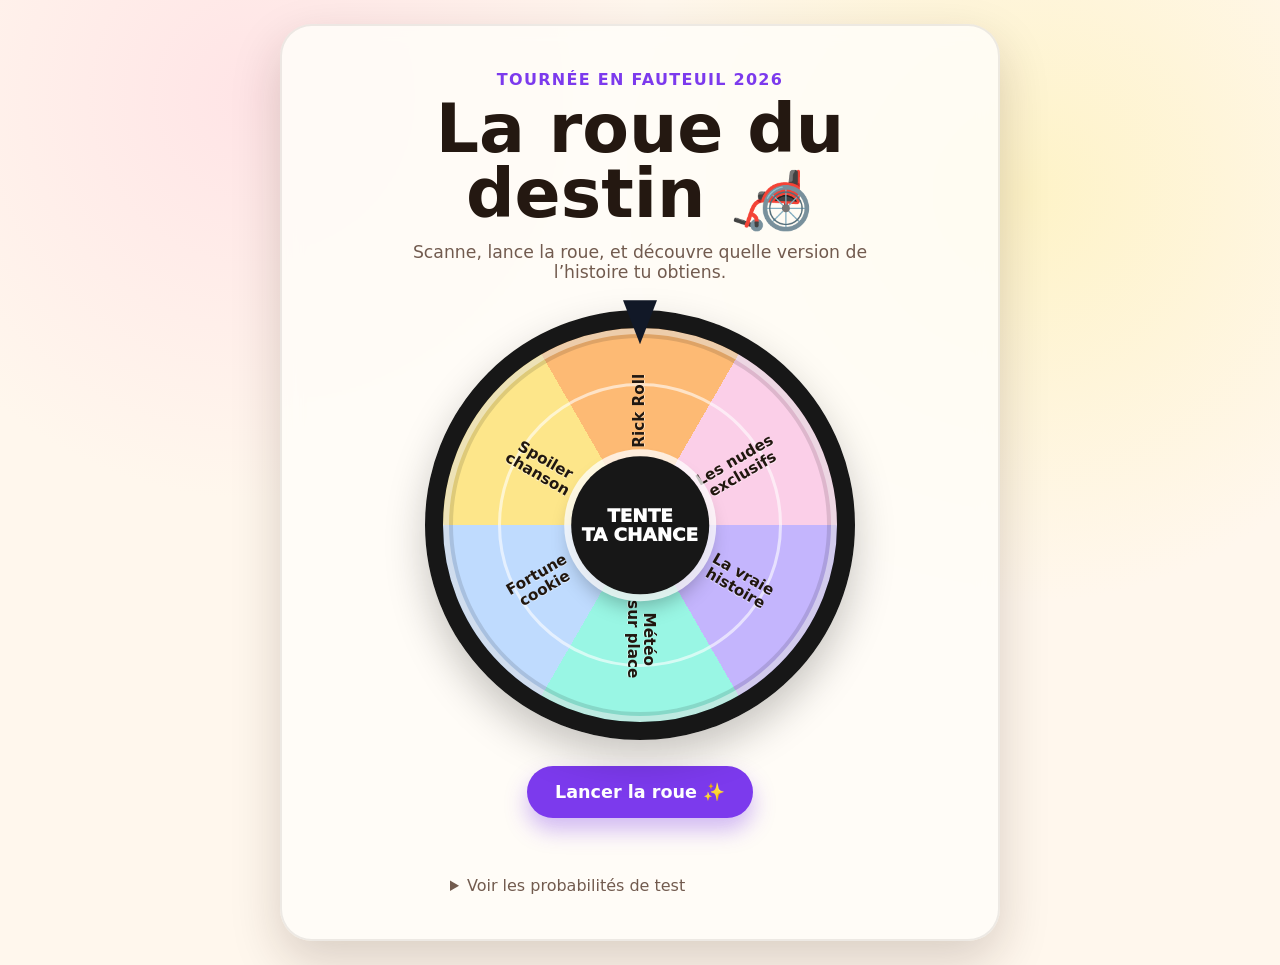
==== index.html @ cdc11510 "fix: test cadrans" ====
<!doctype html>
<html lang="fr">

<head>
  <meta charset="utf-8" />
  <meta name="viewport" content="width=device-width, initial-scale=1" />
  <title>La roue du destin en fauteuil</title>
  <link rel="stylesheet" href="style.css" />
</head>

<body>
  <main class="app">
    <p class="eyebrow">Tournée en fauteuil 2026</p>
    <h1>La roue du destin 🦽</h1>
    <p class="intro">Scanne, lance la roue, et découvre quelle version de l’histoire tu obtiens.</p>

    <section class="wheel-zone" aria-label="Roue aléatoire">
      <div class="pointer" aria-hidden="true"></div>

      <div class="wheel-wrap">
        <div id="wheel" class="wheel" aria-live="polite"></div>
        <div class="hub">Tente<br>ta chance</div>
      </div>
    </section>

    <button id="spinButton" class="spin-button" type="button">Lancer la roue ✨</button>
    <p id="status" class="status" aria-live="polite"></p>

    <details class="debug">
      <summary>Voir les probabilités de test</summary>
      <ul id="oddsList"></ul>
    </details>
  </main>

  <script src="script.js?v=2"></script>
</body>

</html>
---- style.css ----
:root {
    --bg: #fff7ed;
    --text: #241811;
    --muted: #725b4f;
    --card: #fffdf8;
    --accent: #7c3aed;
    --accent-dark: #4c1d95;
    --shadow: 0 20px 50px rgba(45, 24, 10, .18);
}

* {
    box-sizing: border-box;
}

body {
    min-height: 100vh;
    margin: 0;
    display: grid;
    place-items: center;
    background:
        radial-gradient(circle at 20% 10%, #ffe4e6 0, transparent 30%),
        radial-gradient(circle at 80% 20%, #fef3c7 0, transparent 32%),
        var(--bg);
    color: var(--text);
    font-family: system-ui, -apple-system, BlinkMacSystemFont, "Segoe UI", sans-serif;
}

.app {
    width: min(92vw, 720px);
    margin: 24px;
    padding: clamp(20px, 5vw, 44px);
    text-align: center;
    background: rgba(255, 253, 248, .86);
    border: 2px solid rgba(36, 24, 17, .08);
    border-radius: 32px;
    box-shadow: var(--shadow);
    backdrop-filter: blur(10px);
}

.eyebrow {
    margin: 0 0 8px;
    color: var(--accent);
    font-weight: 900;
    letter-spacing: .08em;
    text-transform: uppercase;
}

h1 {
    margin: 0;
    font-size: clamp(2rem, 7vw, 4.25rem);
    line-height: .95;
}

.intro {
    max-width: 48ch;
    margin: 16px auto 28px;
    color: var(--muted);
    font-size: 1.08rem;
}

.wheel-zone {
    position: relative;
    width: min(78vw, 430px);
    margin: 0 auto 26px;
}

.pointer {
    position: absolute;
    z-index: 5;
    top: -10px;
    left: 50%;
    width: 34px;
    height: 44px;
    transform: translateX(-50%);
    background: #111827;
    clip-path: polygon(50% 100%, 0 0, 100% 0);
    filter: drop-shadow(0 5px 8px rgba(0, 0, 0, .25));
}

.wheel-wrap {
    position: relative;
    aspect-ratio: 1;
}

.wheel {
    width: 100%;
    height: 100%;
    border-radius: 50%;
    border: 18px solid #171717;
    box-shadow:
        inset 0 0 0 6px rgba(255, 255, 255, .45),
        inset 0 0 0 10px rgba(0, 0, 0, .12),
        0 18px 40px rgba(0, 0, 0, .22);
    transition: transform 4.8s cubic-bezier(.12, .72, .08, 1);
    position: relative;
    overflow: hidden;
}

.wheel::before {
    content: "";
    position: absolute;
    inset: 14%;
    border-radius: 50%;
    border: 3px solid rgba(255, 255, 255, .6);
    pointer-events: none;
}

.segment-label {
    position: absolute;
    left: 50%;
    top: 50%;
    width: 42%;
    transform-origin: 0 0;
    padding-left: 16%;
    font-size: clamp(.68rem, 2.3vw, .95rem);
    font-weight: 850;
    line-height: 1.05;
    text-align: center;
    text-wrap: balance;
    color: #21170f;
    text-shadow: 0 1px 0 rgba(255, 255, 255, .55);
}

.hub {
    position: absolute;
    inset: 50%;
    width: 32%;
    height: 32%;
    transform: translate(-50%, -50%);
    display: grid;
    place-items: center;
    border-radius: 50%;
    background: #171717;
    color: white;
    font-weight: 950;
    text-transform: uppercase;
    font-size: clamp(.75rem, 2.7vw, 1.15rem);
    line-height: 1.05;
    box-shadow: 0 0 0 7px rgba(255, 255, 255, .75), 0 12px 20px rgba(0, 0, 0, .28);
}

.spin-button {
    appearance: none;
    border: 0;
    border-radius: 999px;
    padding: 16px 28px;
    background: var(--accent);
    color: white;
    font: inherit;
    font-weight: 900;
    font-size: 1.1rem;
    cursor: pointer;
    box-shadow: 0 12px 22px rgba(124, 58, 237, .35);
}

.spin-button:hover {
    background: var(--accent-dark);
}

.spin-button:disabled {
    opacity: .55;
    cursor: not-allowed;
}

.status {
    min-height: 1.5em;
    color: var(--muted);
    font-weight: 700;
}

.debug {
    margin: 18px auto 0;
    max-width: 380px;
    text-align: left;
    color: var(--muted);
}

.result-page {
    min-height: 100vh;
    margin: 0;
    display: grid;
    place-items: center;
    padding: 24px;
    background: var(--bg);
    color: var(--text);
    font-family: system-ui, -apple-system, BlinkMacSystemFont, "Segoe UI", sans-serif;
}

.result-card {
    width: min(92vw, 680px);
    padding: clamp(24px, 6vw, 48px);
    background: white;
    border-radius: 28px;
    box-shadow: var(--shadow);
    text-align: center;
}

.result-card h1 {
    font-size: clamp(2rem, 6vw, 3.6rem);
}

.result-card p {
    font-size: 1.15rem;
    color: var(--muted);
}

.result-card a {
    color: var(--accent);
    font-weight: 900;
}

}
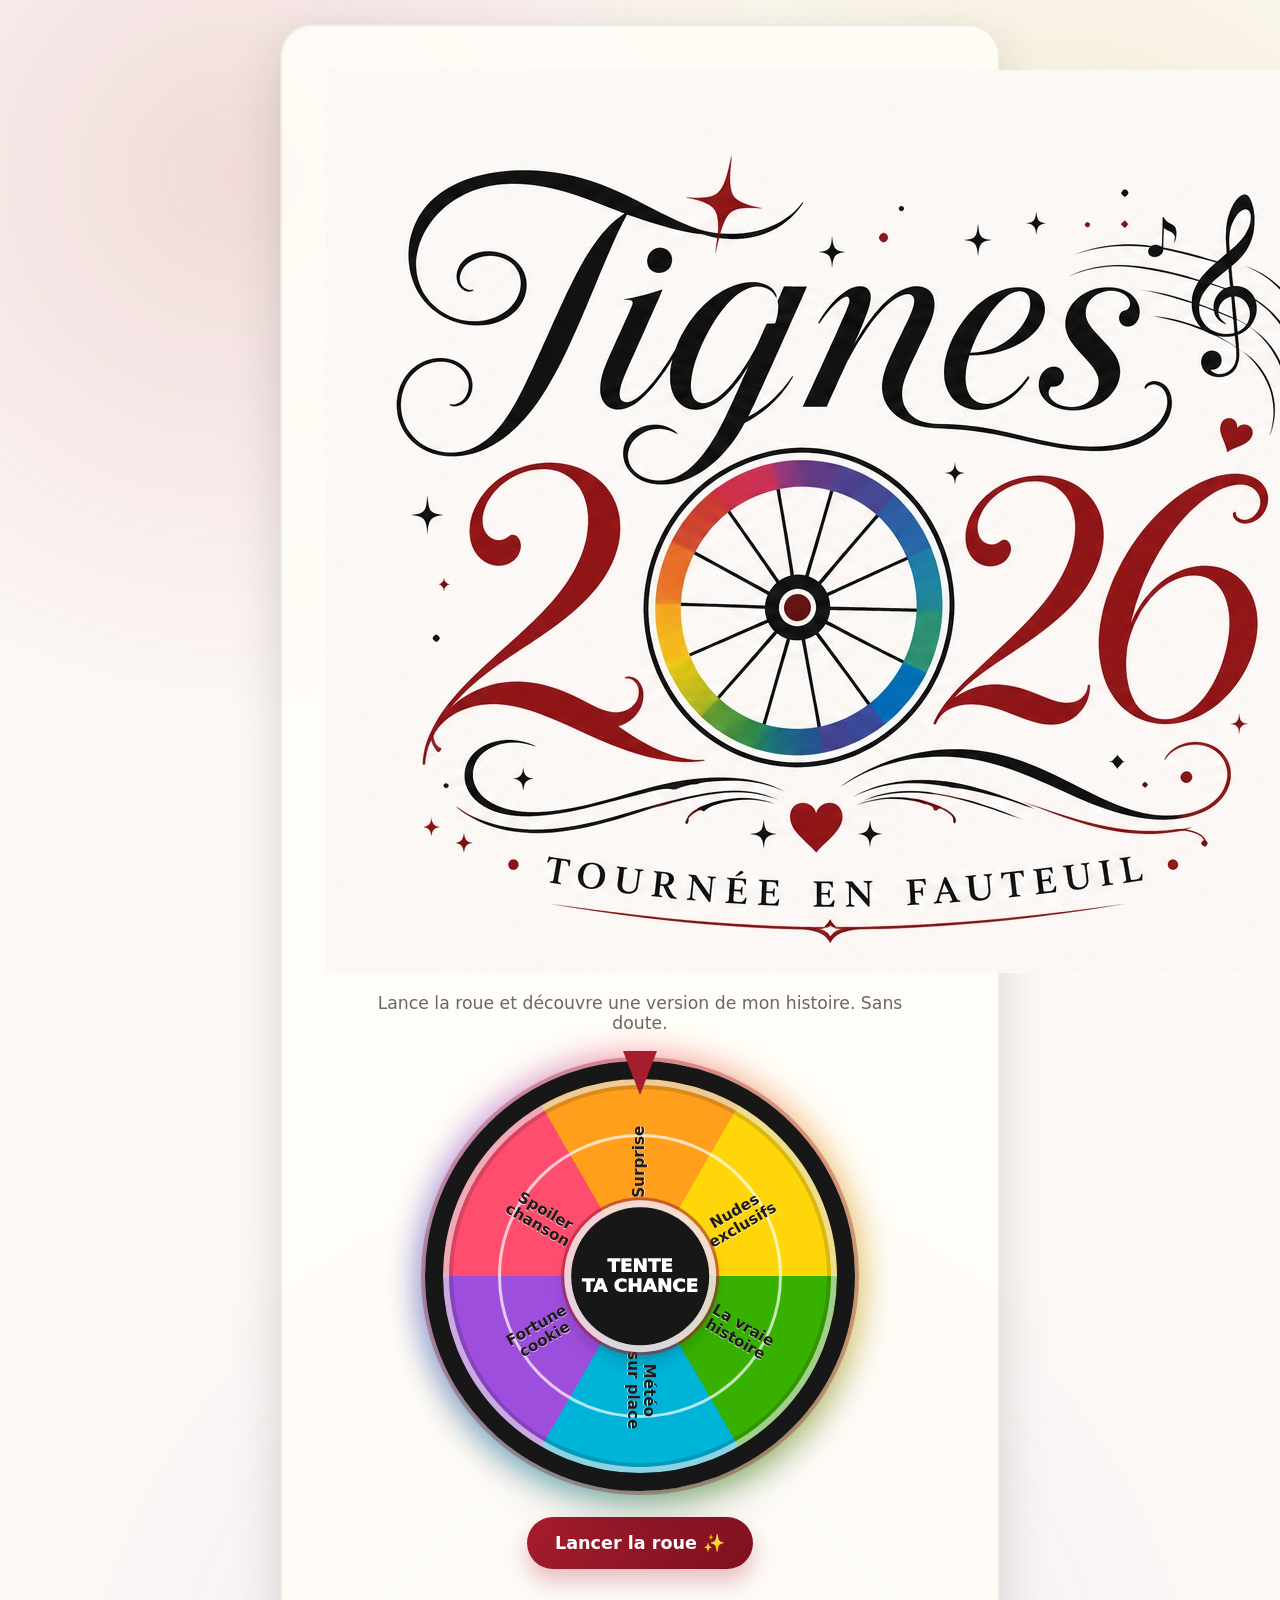
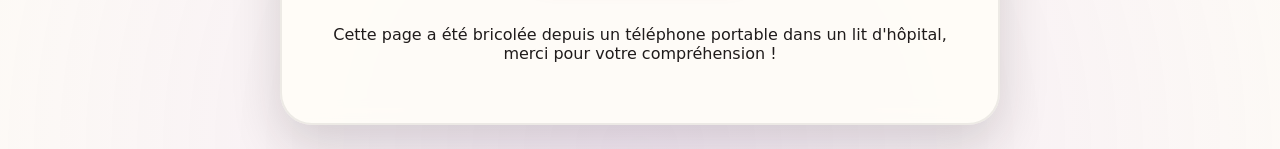
==== commit a1113d92: "feat: màj visuel" ====
--- a/index.html
+++ b/index.html
@@ -6,13 +6,19 @@
   <meta name="viewport" content="width=device-width, initial-scale=1" />
   <title>La roue du destin en fauteuil</title>
   <link rel="stylesheet" href="style.css" />
+  <link rel="icon" type="image/jpg" href="assets/favicon-wheel.jpg">
+  <link rel="apple-touch-icon" href="assets/favicon-wheel.jpg">
 </head>
 
 <body>
   <main class="app">
-    <p class="eyebrow">Tournée en fauteuil 2026</p>
-    <h1>La roue du destin 🦽</h1>
-    <p class="intro">Scanne, lance la roue, et découvre quelle version de l’histoire tu obtiens.</p>
+    <div class="hero-logo">
+      <img src="assets/logo-tignes-2026.jpg" alt="Tignes 2026 - Tournée en fauteuil">
+    </div>
+
+    <p class="intro">
+      Lance la roue et découvre une version de mon histoire. Sans doute.
+    </p>
 
     <section class="wheel-zone" aria-label="Roue aléatoire">
       <div class="pointer" aria-hidden="true"></div>
@@ -26,13 +32,10 @@
     <button id="spinButton" class="spin-button" type="button">Lancer la roue ✨</button>
     <p id="status" class="status" aria-live="polite"></p>
 
-    <details class="debug">
-      <summary>Voir les probabilités de test</summary>
-      <ul id="oddsList"></ul>
-    </details>
+    <p>Cette page a été bricolée depuis un téléphone portable dans un lit d'hôpital, merci pour votre compréhension !</p>
   </main>
 
-  <script src="script.js?v=2"></script>
+  <script src="script.js"></script>
 </body>
 
 </html>
--- a/style.css
+++ b/style.css
@@ -1,11 +1,22 @@
 :root {
-    --bg: #fff7ed;
-    --text: #241811;
-    --muted: #725b4f;
+    --bg: #fdfaf6;
+    --text: #1f1b1b;
+    --muted: #6b6762;
     --card: #fffdf8;
-    --accent: #7c3aed;
-    --accent-dark: #4c1d95;
-    --shadow: 0 20px 50px rgba(45, 24, 10, .18);
+
+    --accent: #a61d2d;
+    --accent-dark: #7d1020;
+    --gold: #c9a227;
+
+    --rainbow-1: #ff4d6d;
+    --rainbow-2: #ff9f1c;
+    --rainbow-3: #ffd60a;
+    --rainbow-4: #38b000;
+    --rainbow-5: #00b4d8;
+    --rainbow-6: #4361ee;
+    --rainbow-7: #9d4edd;
+
+    --shadow: 0 20px 50px rgba(31, 27, 27, .16);
 }
 
 * {
@@ -18,8 +29,9 @@
     display: grid;
     place-items: center;
     background:
-        radial-gradient(circle at 20% 10%, #ffe4e6 0, transparent 30%),
-        radial-gradient(circle at 80% 20%, #fef3c7 0, transparent 32%),
+        radial-gradient(circle at 18% 10%, rgba(166, 29, 45, .14) 0, transparent 30%),
+        radial-gradient(circle at 82% 18%, rgba(201, 162, 39, .18) 0, transparent 32%),
+        radial-gradient(circle at 50% 100%, rgba(157, 78, 221, .10) 0, transparent 36%),
         var(--bg);
     color: var(--text);
     font-family: system-ui, -apple-system, BlinkMacSystemFont, "Segoe UI", sans-serif;
@@ -30,8 +42,8 @@
     margin: 24px;
     padding: clamp(20px, 5vw, 44px);
     text-align: center;
-    background: rgba(255, 253, 248, .86);
-    border: 2px solid rgba(36, 24, 17, .08);
+    background: rgba(255, 253, 248, .88);
+    border: 2px solid rgba(31, 27, 27, .08);
     border-radius: 32px;
     box-shadow: var(--shadow);
     backdrop-filter: blur(10px);
@@ -72,7 +84,7 @@
     width: 34px;
     height: 44px;
     transform: translateX(-50%);
-    background: #111827;
+    background: var(--accent);
     clip-path: polygon(50% 100%, 0 0, 100% 0);
     filter: drop-shadow(0 5px 8px rgba(0, 0, 0, .25));
 }
@@ -82,15 +94,34 @@
     aspect-ratio: 1;
 }
 
+.wheel-wrap::before {
+    content: "";
+    position: absolute;
+    inset: -10px;
+    border-radius: 50%;
+    background: conic-gradient(var(--rainbow-1),
+            var(--rainbow-2),
+            var(--rainbow-3),
+            var(--rainbow-4),
+            var(--rainbow-5),
+            var(--rainbow-6),
+            var(--rainbow-7),
+            var(--rainbow-1));
+    filter: blur(14px);
+    opacity: .45;
+    z-index: -1;
+}
+
 .wheel {
     width: 100%;
     height: 100%;
     border-radius: 50%;
     border: 18px solid #171717;
     box-shadow:
-        inset 0 0 0 6px rgba(255, 255, 255, .45),
-        inset 0 0 0 10px rgba(0, 0, 0, .12),
-        0 18px 40px rgba(0, 0, 0, .22);
+        inset 0 0 0 6px rgba(255, 255, 255, .55),
+        inset 0 0 0 10px rgba(0, 0, 0, .14),
+        0 18px 40px rgba(0, 0, 0, .22),
+        0 0 0 4px rgba(166, 29, 45, .35);
     transition: transform 4.8s cubic-bezier(.12, .72, .08, 1);
     position: relative;
     overflow: hidden;
@@ -101,7 +132,7 @@
     position: absolute;
     inset: 14%;
     border-radius: 50%;
-    border: 3px solid rgba(255, 255, 255, .6);
+    border: 3px solid rgba(255, 255, 255, .7);
     pointer-events: none;
 }
 
@@ -117,8 +148,8 @@
     line-height: 1.05;
     text-align: center;
     text-wrap: balance;
-    color: #21170f;
-    text-shadow: 0 1px 0 rgba(255, 255, 255, .55);
+    color: #1f1b1b;
+    text-shadow: 0 1px 0 rgba(255, 255, 255, .65);
 }
 
 .hub {
@@ -136,7 +167,10 @@
     text-transform: uppercase;
     font-size: clamp(.75rem, 2.7vw, 1.15rem);
     line-height: 1.05;
-    box-shadow: 0 0 0 7px rgba(255, 255, 255, .75), 0 12px 20px rgba(0, 0, 0, .28);
+    box-shadow:
+        0 0 0 7px rgba(255, 255, 255, .78),
+        0 0 0 10px rgba(166, 29, 45, .55),
+        0 12px 20px rgba(0, 0, 0, .28);
 }
 
 .spin-button {
@@ -144,17 +178,17 @@
     border: 0;
     border-radius: 999px;
     padding: 16px 28px;
-    background: var(--accent);
+    background: linear-gradient(135deg, var(--accent), var(--accent-dark));
     color: white;
     font: inherit;
     font-weight: 900;
     font-size: 1.1rem;
     cursor: pointer;
-    box-shadow: 0 12px 22px rgba(124, 58, 237, .35);
+    box-shadow: 0 12px 22px rgba(166, 29, 45, .28);
 }
 
 .spin-button:hover {
-    background: var(--accent-dark);
+    background: linear-gradient(135deg, var(--accent-dark), #4b0712);
 }
 
 .spin-button:disabled {
@@ -164,15 +198,16 @@
 
 .status {
     min-height: 1.5em;
-    color: var(--muted);
-    font-weight: 700;
-}
-
-.debug {
+    color: var(--accent);
+    font-weight: 800;
+}
+
+.details {
     margin: 18px auto 0;
     max-width: 380px;
     text-align: left;
     color: var(--muted);
+    font-style: italic;
 }
 
 .result-page {
@@ -181,7 +216,10 @@
     display: grid;
     place-items: center;
     padding: 24px;
-    background: var(--bg);
+    background:
+        radial-gradient(circle at 20% 10%, rgba(166, 29, 45, .12) 0, transparent 30%),
+        radial-gradient(circle at 80% 20%, rgba(201, 162, 39, .16) 0, transparent 32%),
+        var(--bg);
     color: var(--text);
     font-family: system-ui, -apple-system, BlinkMacSystemFont, "Segoe UI", sans-serif;
 }
@@ -189,7 +227,8 @@
 .result-card {
     width: min(92vw, 680px);
     padding: clamp(24px, 6vw, 48px);
-    background: white;
+    background: var(--card);
+    border: 2px solid rgba(31, 27, 27, .08);
     border-radius: 28px;
     box-shadow: var(--shadow);
     text-align: center;
@@ -197,6 +236,7 @@
 
 .result-card h1 {
     font-size: clamp(2rem, 6vw, 3.6rem);
+    color: var(--accent);
 }
 
 .result-card p {
@@ -207,6 +247,4 @@
 .result-card a {
     color: var(--accent);
     font-weight: 900;
-}
-
 }
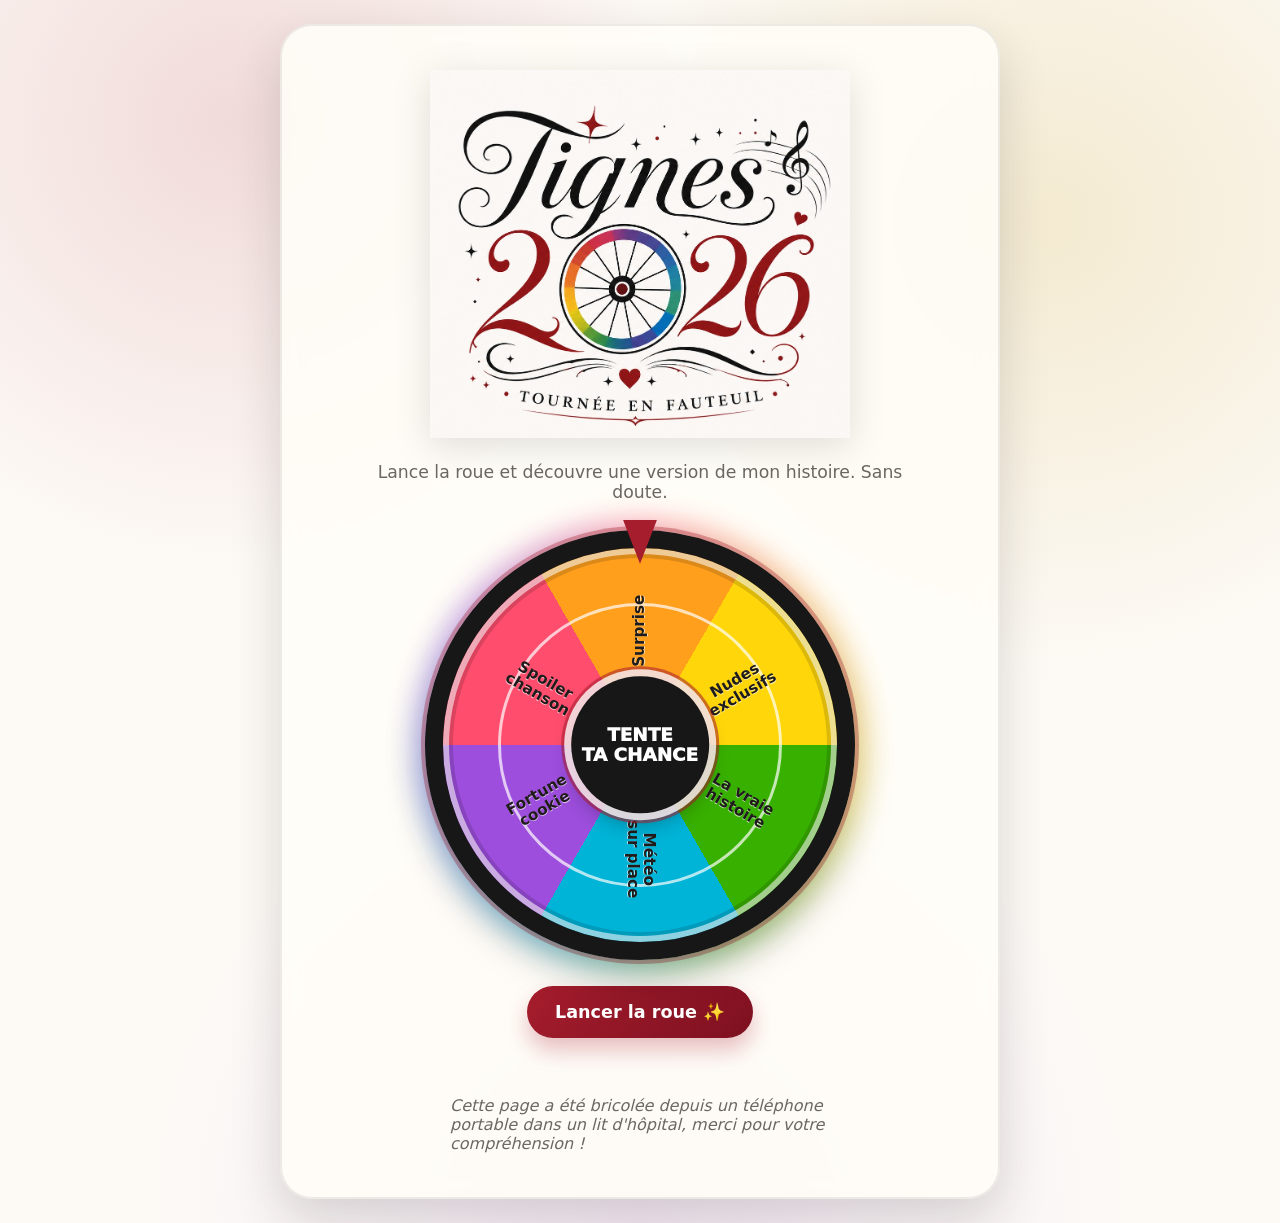
==== commit ba7b1e94: "fix: style" ====
--- a/index.html
+++ b/index.html
@@ -4,7 +4,7 @@
 <head>
   <meta charset="utf-8" />
   <meta name="viewport" content="width=device-width, initial-scale=1" />
-  <title>La roue du destin en fauteuil</title>
+  <title>Tignes 2026 – Tournée en fauteuil</title>
   <link rel="stylesheet" href="style.css" />
   <link rel="icon" type="image/jpg" href="assets/favicon-wheel.jpg">
   <link rel="apple-touch-icon" href="assets/favicon-wheel.jpg">
@@ -32,7 +32,7 @@
     <button id="spinButton" class="spin-button" type="button">Lancer la roue ✨</button>
     <p id="status" class="status" aria-live="polite"></p>
 
-    <p>Cette page a été bricolée depuis un téléphone portable dans un lit d'hôpital, merci pour votre compréhension !</p>
+    <p class="details">Cette page a été bricolée depuis un téléphone portable dans un lit d'hôpital, merci pour votre compréhension !</p>
   </main>
 
   <script src="script.js"></script>
--- a/style.css
+++ b/style.css
@@ -49,18 +49,16 @@
     backdrop-filter: blur(10px);
 }
 
-.eyebrow {
-    margin: 0 0 8px;
-    color: var(--accent);
-    font-weight: 900;
-    letter-spacing: .08em;
-    text-transform: uppercase;
-}
-
-h1 {
-    margin: 0;
-    font-size: clamp(2rem, 7vw, 4.25rem);
-    line-height: .95;
+.hero-logo {
+    margin-bottom: 1.5rem;
+}
+
+.hero-logo img {
+    width: min(90%, 420px);
+    height: auto;
+    display: block;
+    margin: 0 auto;
+    filter: drop-shadow(0 8px 18px rgba(0, 0, 0, .12));
 }
 
 .intro {
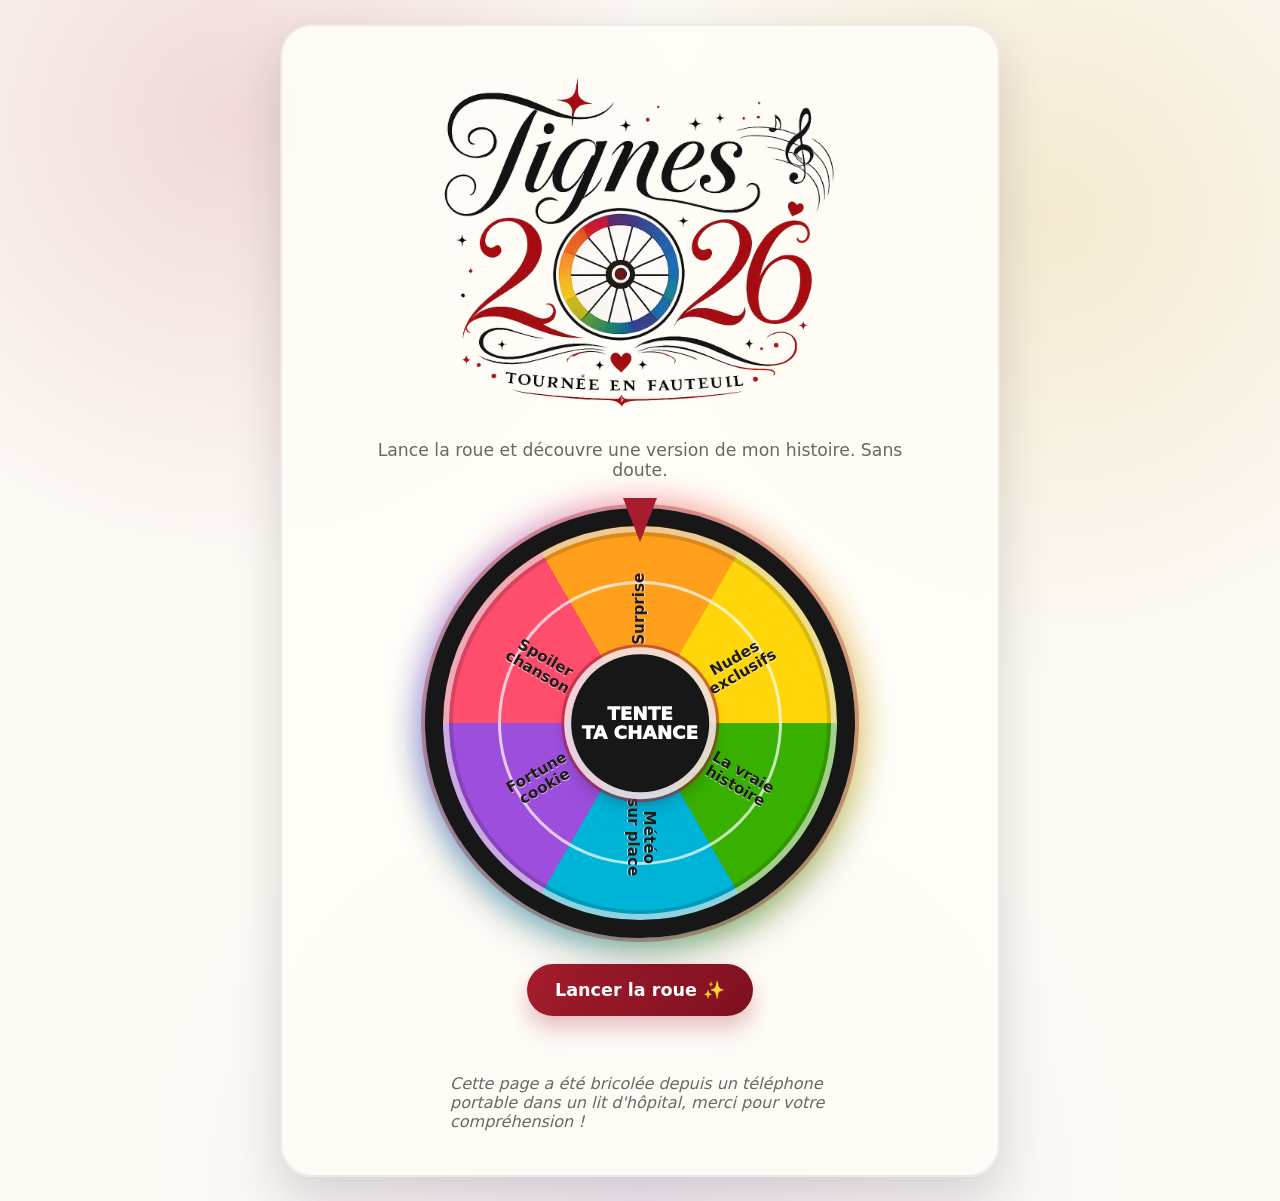
==== commit 2d30a39a: "feat: style logo" ====
--- a/index.html
+++ b/index.html
@@ -13,7 +13,7 @@
 <body>
   <main class="app">
     <div class="hero-logo">
-      <img src="assets/logo-tignes-2026.jpg" alt="Tignes 2026 - Tournée en fauteuil">
+      <img src="assets/logo-tignes-2026.png" alt="Tignes 2026 - Tournée en fauteuil">
     </div>
 
     <p class="intro">
--- a/style.css
+++ b/style.css
@@ -58,7 +58,6 @@
     height: auto;
     display: block;
     margin: 0 auto;
-    filter: drop-shadow(0 8px 18px rgba(0, 0, 0, .12));
 }
 
 .intro {
